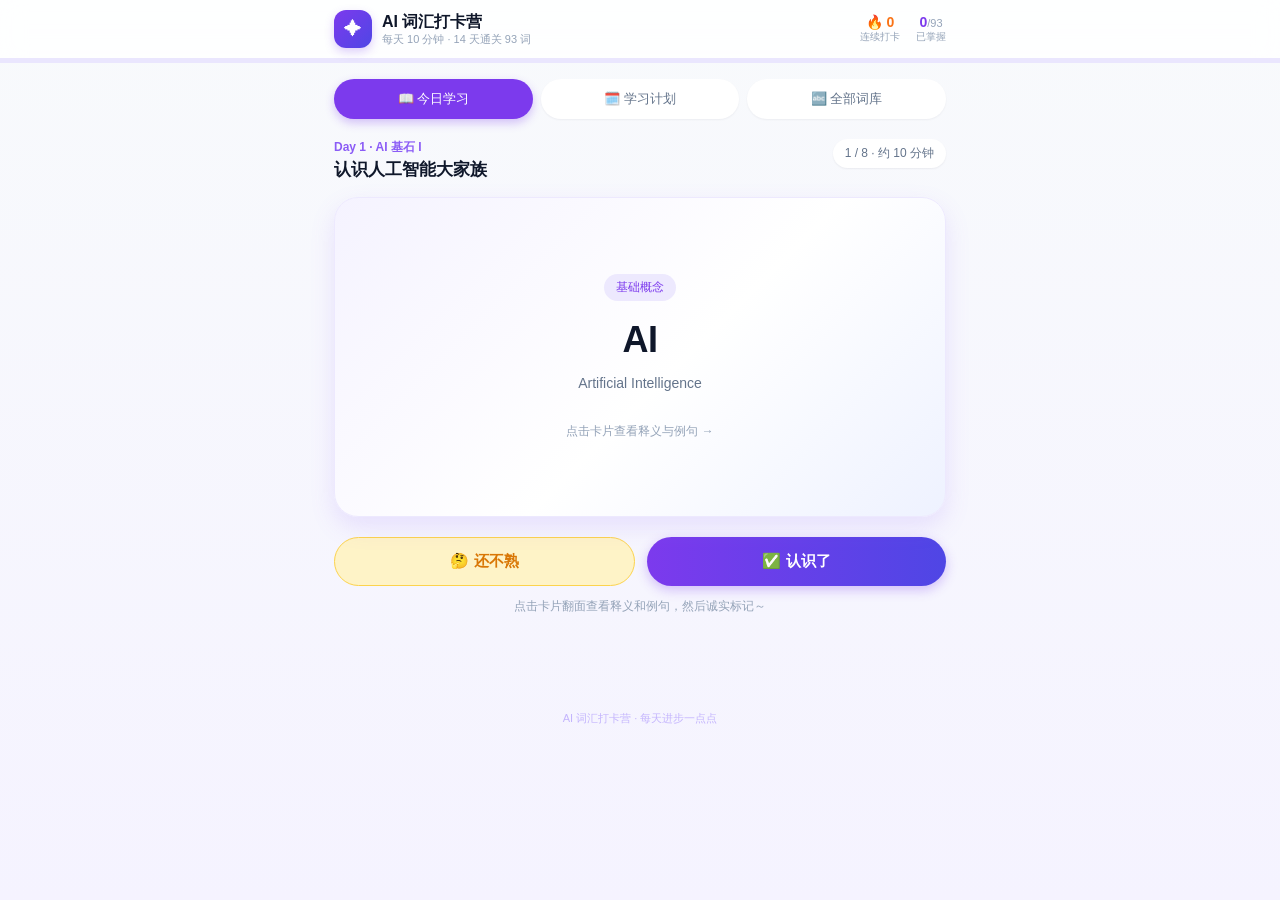
==== vocab/index.html @ cb52a5c9 "Deploy AI 词汇打卡营 to /vocab/" ====
<!doctype html>
<html lang="zh-CN">
<head>
<meta charset="UTF-8" />
<meta name="viewport" content="width=device-width, initial-scale=1.0, viewport-fit=cover" />
<meta name="theme-color" content="#7c3aed" />
<meta name="description" content="AI 词汇打卡营：每天 10 分钟，14 天掌握 93 个 AI 生态核心英文词汇" />
<title>AI 词汇打卡营</title>
<style>
*{margin:0;padding:0;box-sizing:border-box;-webkit-tap-highlight-color:transparent}
html{font-size:16px}
body{font-family:-apple-system,BlinkMacSystemFont,"Segoe UI","PingFang SC","Hiragino Sans GB","Microsoft YaHei",sans-serif;background:linear-gradient(180deg,#f8fafc 0%,#f5f3ff 100%);background-attachment:fixed;color:#0f172a;min-height:100vh}
button{font-family:inherit;border:none;cursor:pointer;background:none}
.wrap{max-width:640px;margin:0 auto}
/* ── 顶部栏 ── */
header{position:sticky;top:0;z-index:10;background:rgba(255,255,255,.85);backdrop-filter:blur(12px);-webkit-backdrop-filter:blur(12px);border-bottom:1px solid rgba(221,214,254,.6)}
.hd{display:flex;align-items:center;justify-content:space-between;padding:10px 14px}
.hd-l{display:flex;align-items:center;gap:10px}
.logo{width:38px;height:38px;border-radius:12px;background:linear-gradient(135deg,#7c3aed,#4f46e5);color:#fff;font-size:18px;display:flex;align-items:center;justify-content:center;box-shadow:0 4px 10px rgba(124,58,237,.25)}
.hd h1{font-size:16px;font-weight:700;line-height:1.25}
.hd .sub{font-size:11px;color:#94a3b8}
.hd-r{display:flex;gap:16px;text-align:center}
.hd-r .num{font-size:14px;font-weight:700}
.hd-r .num.orange{color:#f97316}
.hd-r .num.violet{color:#7c3aed}
.hd-r .num .of{font-size:11px;color:#94a3b8;font-weight:400}
.hd-r .lbl{font-size:10px;color:#94a3b8}
.pbar{height:4px;background:rgba(221,214,254,.6)}
.pbar i{display:block;height:100%;background:linear-gradient(90deg,#8b5cf6,#6366f1);transition:width .5s;width:0}
/* ── 标签导航 ── */
nav.tabs{display:flex;gap:8px;padding:16px 14px 0}
nav.tabs button{flex:1;white-space:nowrap;border-radius:999px;padding:11px 4px;font-size:13px;font-weight:500;color:#64748b;background:#fff;transition:all .15s;box-shadow:0 1px 2px rgba(15,23,42,.05)}
nav.tabs button.on{background:#7c3aed;color:#fff;box-shadow:0 4px 10px rgba(124,58,237,.3)}
/* ── 主体 ── */
main{padding:20px 14px calc(96px + env(safe-area-inset-bottom))}
.card{background:#fff;border:1px solid #ede9fe;border-radius:24px;box-shadow:0 1px 3px rgba(15,23,42,.06)}
.center{text-align:center;padding:40px 24px}
.big-emoji{font-size:48px}
h2.done-t{font-size:22px;font-weight:700;margin-top:16px}
.dim{color:#64748b;font-size:14px;margin-top:8px;line-height:1.7}
.btn-primary{display:inline-block;margin-top:24px;border-radius:999px;background:#7c3aed;color:#fff;font-size:14px;font-weight:500;padding:11px 26px;box-shadow:0 4px 10px rgba(124,58,237,.3)}
/* ── 学习页 ── */
.learn-hd{display:flex;align-items:flex-start;justify-content:space-between;margin-bottom:16px;gap:8px}
.learn-hd .day-k{font-size:12px;font-weight:600;color:#8b5cf6}
.learn-hd .day-f{font-size:17px;font-weight:700;margin-top:2px}
.pill-cnt{flex-shrink:0;background:#fff;border-radius:999px;padding:6px 12px;font-size:12px;color:#64748b;box-shadow:0 1px 2px rgba(15,23,42,.06)}
.flash{position:relative;height:24rem;perspective:1200px;cursor:pointer;user-select:none;-webkit-user-select:none}
.flash-inner{position:relative;width:100%;height:100%;transition:transform .5s;transform-style:preserve-3d}
.flash.flip .flash-inner{transform:rotateY(180deg)}
.face{position:absolute;inset:0;display:flex;flex-direction:column;align-items:center;justify-content:center;border-radius:24px;padding:28px;backface-visibility:hidden;-webkit-backface-visibility:hidden;box-shadow:0 10px 25px rgba(139,92,246,.15)}
.face.front{background:linear-gradient(135deg,#f5f3ff,#ffffff 55%,#eef2ff);border:1px solid #ede9fe}
.face.back{background:linear-gradient(135deg,#4f46e5,#7c3aed 55%,#9333ea);color:#fff;transform:rotateY(180deg);border:1px solid #c7d2fe}
.cat-pill{background:#ede9fe;color:#7c3aed;font-size:12px;font-weight:500;border-radius:999px;padding:5px 12px;margin-bottom:16px}
.term{font-size:30px;font-weight:800;letter-spacing:-.5px;text-align:center;line-height:1.3}
.full{margin-top:12px;font-size:14px;color:#64748b;text-align:center}
.flip-hint{margin-top:32px;font-size:12px;color:#94a3b8}
.back .cn{font-size:20px;font-weight:600;text-align:center;line-height:1.5}
.ex-box{margin-top:22px;width:100%;background:rgba(255,255,255,.12);border-radius:16px;padding:16px}
.ex-box .ex{font-size:14px;line-height:1.65;color:#eef2ff}
.ex-box .ex-cn{font-size:12px;line-height:1.6;color:#c7d2fe;margin-top:8px}
.back .flip-hint{color:#c7d2fe}
.mark-row{display:flex;gap:12px;margin-top:20px}
.mark-row button{flex:1;border-radius:999px;padding:14px;font-size:15px;font-weight:600;transition:opacity .15s}
.mark-row button:active{opacity:.8}
.btn-weak{background:#fef3c7;border:1px solid #fcd34d;color:#d97706}
.btn-known{background:linear-gradient(90deg,#7c3aed,#4f46e5);color:#fff;box-shadow:0 4px 12px rgba(124,58,237,.3)}
.tip{margin-top:12px;text-align:center;font-size:12px;color:#94a3b8}
/* 完成面板 */
.stat-row{display:flex;justify-content:center;gap:40px;margin-top:20px}
.stat-row .v{font-size:26px;font-weight:800}
.stat-row .v.violet{color:#7c3aed}
.stat-row .v.amber{color:#f59e0b}
.stat-row .k{font-size:12px;color:#94a3b8;margin-top:2px}
.btn-checkin{width:100%;margin-top:24px;border-radius:16px;background:linear-gradient(90deg,#f97316,#f59e0b);color:#fff;font-size:16px;font-weight:700;padding:16px;box-shadow:0 8px 20px rgba(249,115,22,.3)}
.btn-checkin:active{opacity:.9}
.checked{margin-top:24px;border-radius:16px;background:#ecfdf5;color:#059669;font-size:14px;font-weight:600;padding:14px}
.again{margin-top:14px;font-size:13px;color:#94a3b8;text-decoration:underline}
/* ── 计划页 ── */
.note{background:#fff;border:1px solid #ede9fe;border-radius:16px;padding:14px 16px;font-size:13px;color:#64748b;line-height:1.7;margin-bottom:16px;box-shadow:0 1px 2px rgba(15,23,42,.04)}
.note b{color:#1e293b}
.day-grid{display:grid;gap:12px}
.day-card{display:flex;align-items:center;gap:14px;background:#fff;border:1px solid #f1f5f9;border-radius:16px;padding:16px;text-align:left;width:100%;transition:all .15s}
.day-card:active{transform:scale(.985)}
.day-card .badge{flex-shrink:0;width:44px;height:44px;border-radius:12px;display:flex;align-items:center;justify-content:center;font-size:14px;font-weight:700;background:#f1f5f9;color:#94a3b8}
.day-card.done{background:rgba(236,253,245,.6);border-color:#a7f3d0}
.day-card.done .badge{background:#10b981;color:#fff}
.day-card.active{border-color:#c4b5fd;box-shadow:0 4px 12px rgba(139,92,246,.15)}
.day-card.active .badge{background:linear-gradient(135deg,#7c3aed,#4f46e5);color:#fff}
.day-card .tt{font-size:14px;font-weight:700;overflow:hidden;text-overflow:ellipsis;white-space:nowrap}
.day-card .mm{font-size:12px;color:#94a3b8;margin-top:3px}
.day-card .tag-done{color:#059669;margin-left:8px}
.day-card .tag-now{color:#7c3aed;margin-left:8px}
/* ── 词库页 ── */
.search{width:100%;border:1px solid #ede9fe;border-radius:16px;background:#fff;padding:14px 16px;font-size:14px;outline:none;box-shadow:0 1px 2px rgba(15,23,42,.04)}
.search:focus{border-color:#a78bfa}
.cats{display:flex;flex-wrap:wrap;gap:8px;margin-top:12px}
.cats button{border-radius:999px;padding:7px 13px;font-size:12px;font-weight:500;background:#fff;color:#64748b;box-shadow:0 1px 2px rgba(15,23,42,.05)}
.cats button.on{background:#7c3aed;color:#fff}
.lib-cnt{font-size:12px;color:#94a3b8;margin-top:12px}
.word-list{margin-top:12px;display:flex;flex-direction:column;gap:12px}
.wcard{background:#fff;border:1px solid #f1f5f9;border-radius:16px;padding:16px;box-shadow:0 1px 2px rgba(15,23,42,.04)}
.wcard .top{display:flex;align-items:flex-start;justify-content:space-between;gap:12px}
.wcard .t{font-weight:700;font-size:15px}
.wcard .f{font-size:11px;color:#94a3b8;font-weight:400;margin-left:8px}
.wcard .c{color:#7c3aed;font-size:14px;margin-top:3px}
.wcard .tags{flex-shrink:0;display:flex;gap:6px}
.tag{border-radius:999px;font-size:10px;padding:3px 8px}
.tag.known{background:#ecfdf5;color:#059669}
.tag.day{background:#f8fafc;color:#94a3b8}
.wcard .exb{margin-top:10px;background:#f8fafc;border-radius:12px;padding:12px}
.wcard .exb .e1{font-size:12px;line-height:1.7;color:#475569}
.wcard .exb .e2{font-size:12px;line-height:1.7;color:#94a3b8;margin-top:4px}
footer{text-align:center;font-size:11px;color:#c4b5fd;padding:0 0 24px}
@media (min-width:640px){
  .flash{height:20rem}
  .day-grid{grid-template-columns:1fr 1fr}
  .term{font-size:36px}
}
</style>
</head>
<body>
<header>
  <div class="wrap hd">
    <div class="hd-l">
      <span class="logo">✦</span>
      <div>
        <h1>AI 词汇打卡营</h1>
        <p class="sub">每天 10 分钟 · 14 天通关 93 词</p>
      </div>
    </div>
    <div class="hd-r">
      <div><p class="num orange">🔥 <span id="streakNum">0</span></p><p class="lbl">连续打卡</p></div>
      <div><p class="num violet"><span id="knownNum">0</span><span class="of">/93</span></p><p class="lbl">已掌握</p></div>
    </div>
  </div>
  <div class="pbar"><i id="pbarFill"></i></div>
</header>

<nav class="tabs wrap">
  <button data-tab="learn" class="on" onclick="setTab('learn')">📖 今日学习</button>
  <button data-tab="plan" onclick="setTab('plan')">🗓️ 学习计划</button>
  <button data-tab="library" onclick="setTab('library')">🔤 全部词库</button>
</nav>

<main class="wrap" id="main"></main>
<footer>AI 词汇打卡营 · 每天进步一点点</footer>

<script>
var PLAN = [
  { day: 1, title: 'AI 基石 I', focus: '认识人工智能大家族', minutes: 10 },
  { day: 2, title: 'AI 基石 II', focus: '大模型时代的核心名词', minutes: 10 },
  { day: 3, title: '模型架构 I', focus: '打开 Transformer 黑盒', minutes: 10 },
  { day: 4, title: '模型架构 II', focus: '生成、扩展与训练素材', minutes: 10 },
  { day: 5, title: '训练 I', focus: '模型是怎么炼成的', minutes: 10 },
  { day: 6, title: '训练 II', focus: '高效微调与模型压缩', minutes: 10 },
  { day: 7, title: '推理 I', focus: '提示词的艺术', minutes: 10 },
  { day: 8, title: '推理 II', focus: '性能、部署与算力', minutes: 10 },
  { day: 9, title: 'Agent I', focus: '智能体崛起', minutes: 10 },
  { day: 10, title: 'Agent II', focus: '知识、工具与协议', minutes: 10 },
  { day: 11, title: 'Agent III', focus: '推理范式与安全', minutes: 10 },
  { day: 12, title: 'Agent IV', focus: '生成式应用范式', minutes: 10 },
  { day: 13, title: '工具图谱', focus: '主流 AI 产品速览', minutes: 10 },
  { day: 14, title: '商业术语', focus: '看懂 AI 行业与商业模式', minutes: 10 },
];
var VOCAB = [
  // ── Day 1 · AI 基石 I ─────────────────────────────
  { id: 'ai', term: 'AI', full: 'Artificial Intelligence', cn: '人工智能', example: 'AI is reshaping how teams write code, design products, and serve customers.', exampleCn: '人工智能正在重塑团队写代码、设计产品和服务客户的方式。', category: '基础概念', day: 1 },
  { id: 'ml', term: 'ML', full: 'Machine Learning', cn: '机器学习', example: 'Machine learning lets systems improve from data instead of following fixed rules.', exampleCn: '机器学习让系统从数据中自我改进，而不是遵循写死的规则。', category: '基础概念', day: 1 },
  { id: 'dl', term: 'Deep Learning', cn: '深度学习', example: 'Deep learning uses multi-layer neural networks to recognize images and speech.', exampleCn: '深度学习使用多层神经网络来识别图像和语音。', category: '基础概念', day: 1 },
  { id: 'nn', term: 'Neural Network', cn: '神经网络', example: 'A neural network is loosely inspired by how neurons connect in the human brain.', exampleCn: '神经网络的设计灵感大致来自人脑神经元之间的连接方式。', category: '基础概念', day: 1 },
  { id: 'nlp', term: 'NLP', full: 'Natural Language Processing', cn: '自然语言处理', example: 'NLP powers translation apps, chatbots, and search engines.', exampleCn: '自然语言处理驱动着翻译应用、聊天机器人和搜索引擎。', category: '基础概念', day: 1 },
  { id: 'cv', term: 'CV', full: 'Computer Vision', cn: '计算机视觉', example: 'Computer vision helps self-driving cars read traffic signs and detect pedestrians.', exampleCn: '计算机视觉帮助自动驾驶汽车识别交通标志并检测行人。', category: '基础概念', day: 1 },
  { id: 'genai', term: 'Generative AI', full: 'GenAI', cn: '生成式人工智能', example: 'Generative AI can create text, images, music, and video from simple prompts.', exampleCn: '生成式 AI 可以根据简单的提示词创作文本、图像、音乐和视频。', category: '基础概念', day: 1 },
  { id: 'agi', term: 'AGI', full: 'Artificial General Intelligence', cn: '通用人工智能', example: 'AGI refers to AI that matches human ability across almost any task.', exampleCn: '通用人工智能指的是在几乎所有任务上都能达到人类水平的 AI。', category: '基础概念', day: 1 },

  // ── Day 2 · AI 基石 II ────────────────────────────
  { id: 'foundation-model', term: 'Foundation Model', cn: '基础模型 / 基座模型', example: 'A foundation model is pre-trained on broad data and then adapted to many tasks.', exampleCn: '基础模型在海量通用数据上预训练，再适配到各种下游任务。', category: '基础概念', day: 2 },
  { id: 'llm', term: 'LLM', full: 'Large Language Model', cn: '大语言模型', example: 'An LLM like GPT or Claude predicts the next token to generate fluent text.', exampleCn: '像 GPT 或 Claude 这样的大语言模型通过预测下一个词元来生成流畅文本。', category: '基础概念', day: 2 },
  { id: 'multimodal', term: 'Multimodal', cn: '多模态', example: 'A multimodal model can understand a photo, describe it, and answer questions about it.', exampleCn: '多模态模型能看懂照片、描述它并回答相关问题。', category: '基础概念', day: 2 },
  { id: 'reasoning-model', term: 'Reasoning Model', cn: '推理模型', example: 'A reasoning model thinks step by step before giving its final answer.', exampleCn: '推理模型会先一步步思考，再给出最终答案。', category: '基础概念', day: 2 },
  { id: 'hallucination', term: 'Hallucination', cn: '幻觉（模型编造不实信息）', example: 'Always double-check facts, because even the best models can hallucinate.', exampleCn: '一定要核实事实，因为即使最好的模型也可能产生幻觉。', category: '基础概念', day: 2 },
  { id: 'alignment', term: 'Alignment', cn: '对齐', example: 'Alignment research aims to make AI systems follow human values and intent.', exampleCn: '对齐研究旨在让 AI 系统遵循人类的价值观和意图。', category: '基础概念', day: 2 },

  // ── Day 3 · 模型架构 I ────────────────────────────
  { id: 'transformer', term: 'Transformer', cn: '现代大模型的核心架构', example: 'The Transformer architecture, introduced in 2017, powers nearly all modern LLMs.', exampleCn: '2017 年提出的 Transformer 架构驱动着几乎所有现代大模型。', category: '模型架构', day: 3 },
  { id: 'attention', term: 'Attention', full: 'Self-Attention', cn: '注意力机制', example: 'Attention lets the model focus on the most relevant words in a sentence.', exampleCn: '注意力机制让模型聚焦句子中最相关的词。', category: '模型架构', day: 3 },
  { id: 'token', term: 'Token', cn: '词元（模型处理文本的最小单位）', example: 'APIs bill by the token, so long documents cost more to process.', exampleCn: 'API 按词元计费，所以处理长文档的费用更高。', category: '模型架构', day: 3 },
  { id: 'parameter', term: 'Parameter', cn: '参数（如 7B = 70 亿参数）', example: 'A 7B model has seven billion parameters learned during training.', exampleCn: '一个 7B 模型拥有训练中学到的 70 亿个参数。', category: '模型架构', day: 3 },
  { id: 'embedding', term: 'Embedding', cn: '嵌入 / 向量化', example: 'Embeddings turn words into vectors so similar meanings sit close together.', exampleCn: '嵌入把词变成向量，让含义相近的词在向量空间中彼此靠近。', category: '模型架构', day: 3 },
  { id: 'context-window', term: 'Context Window', cn: '上下文窗口', example: 'A larger context window lets the model read entire books in one pass.', exampleCn: '更大的上下文窗口让模型一次就能读完整本书。', category: '模型架构', day: 3 },

  // ── Day 4 · 模型架构 II ───────────────────────────
  { id: 'moe', term: 'MoE', full: 'Mixture of Experts', cn: '混合专家架构', example: 'MoE activates only a few experts per token, cutting compute costs.', exampleCn: '混合专家架构每个词元只激活少数几个“专家”，从而降低算力成本。', category: '模型架构', day: 4 },
  { id: 'diffusion', term: 'Diffusion Model', cn: '扩散模型', example: 'Diffusion models generate images by gradually removing noise.', exampleCn: '扩散模型通过逐步去除噪声来生成图像。', category: '模型架构', day: 4 },
  { id: 'encoder-decoder', term: 'Encoder / Decoder', cn: '编码器 / 解码器', example: 'The encoder reads the input, and the decoder writes the output.', exampleCn: '编码器负责读懂输入，解码器负责生成输出。', category: '模型架构', day: 4 },
  { id: 'checkpoint', term: 'Checkpoint', cn: '模型检查点 / 权重文件', example: 'You can download open checkpoints and fine-tune them on your own data.', exampleCn: '你可以下载开源的模型权重，并在自己的数据上微调。', category: '模型架构', day: 4 },
  { id: 'scaling-law', term: 'Scaling Law', cn: '缩放定律', example: 'Scaling laws predict how performance improves with more data and compute.', exampleCn: '缩放定律预测模型性能如何随数据和算力的增加而提升。', category: '模型架构', day: 4 },
  { id: 'corpus', term: 'Corpus', cn: '语料库', example: 'The training corpus mixes books, websites, and code repositories.', exampleCn: '训练语料库混合了书籍、网站和代码仓库。', category: '模型架构', day: 4 },

  // ── Day 5 · 训练 I ────────────────────────────────
  { id: 'pretraining', term: 'Pre-training', cn: '预训练', example: 'Pre-training on trillions of tokens gives the model its general knowledge.', exampleCn: '在数万亿词元上预训练，让模型获得通用知识。', category: '训练优化', day: 5 },
  { id: 'finetuning', term: 'Fine-tuning', cn: '微调', example: 'Fine-tuning adapts a general model to legal or medical language.', exampleCn: '微调可以让通用模型适应法律或医学领域的语言。', category: '训练优化', day: 5 },
  { id: 'sft', term: 'SFT', full: 'Supervised Fine-Tuning', cn: '监督微调', example: 'SFT teaches the model to follow instructions using curated examples.', exampleCn: '监督微调用精心准备的示例教模型遵循指令。', category: '训练优化', day: 5 },
  { id: 'rlhf', term: 'RLHF', full: 'Reinforcement Learning from Human Feedback', cn: '基于人类反馈的强化学习', example: 'RLHF uses human preferences to make answers more helpful and safe.', exampleCn: 'RLHF 利用人类偏好让回答更有帮助、更安全。', category: '训练优化', day: 5 },

  // ── Day 6 · 训练 II ───────────────────────────────
  { id: 'rlvr', term: 'RLVR', full: 'Reinforcement Learning with Verifiable Rewards', cn: '基于可验证奖励的强化学习', example: 'RLVR rewards the model when its math or code output is verifiably correct.', exampleCn: 'RLVR 在模型的数学或代码输出被验证为正确时给予奖励。', category: '训练优化', day: 6 },
  { id: 'lora', term: 'LoRA', full: 'Low-Rank Adaptation', cn: '低秩适配（轻量微调）', example: 'With LoRA, you can fine-tune a huge model on a single GPU.', exampleCn: '使用 LoRA，你可以在一张显卡上微调超大模型。', category: '训练优化', day: 6 },
  { id: 'peft', term: 'PEFT', full: 'Parameter-Efficient Fine-Tuning', cn: '参数高效微调', example: 'PEFT methods update only a small fraction of weights to save memory.', exampleCn: '参数高效微调只更新一小部分权重，从而节省显存。', category: '训练优化', day: 6 },
  { id: 'distillation', term: 'Distillation', cn: '蒸馏（大模型教小模型）', example: 'Distillation trains a small student model to mimic a large teacher.', exampleCn: '蒸馏是让小的“学生模型”模仿大的“教师模型”。', category: '训练优化', day: 6 },
  { id: 'quantization', term: 'Quantization', cn: '量化（压缩模型精度）', example: 'Quantization compresses weights from 16-bit to 4-bit for cheaper inference.', exampleCn: '量化把权重从 16 位压缩到 4 位，让推理更便宜。', category: '训练优化', day: 6 },

  // ── Day 7 · 推理 I ────────────────────────────────
  { id: 'inference', term: 'Inference', cn: '推理（模型生成答案的过程）', example: 'Inference is when the trained model generates an answer to your prompt.', exampleCn: '推理是训练好的模型根据提示词生成答案的过程。', category: '推理部署', day: 7 },
  { id: 'prompt', term: 'Prompt', cn: '提示词', example: 'A clear prompt with examples usually beats a vague one-line request.', exampleCn: '带示例的清晰提示词，通常胜过含糊的一句话请求。', category: '推理部署', day: 7 },
  { id: 'prompt-engineering', term: 'Prompt Engineering', cn: '提示词工程', example: 'Prompt engineering is the craft of designing inputs that get reliable outputs.', exampleCn: '提示词工程是设计输入以获得稳定可靠输出的技艺。', category: '推理部署', day: 7 },
  { id: 'system-prompt', term: 'System Prompt', cn: '系统提示词', example: "The system prompt sets the assistant's role, tone, and boundaries.", exampleCn: '系统提示词设定助手的角色、语气和边界。', category: '推理部署', day: 7 },
  { id: 'temperature', term: 'Temperature', cn: '温度（控制输出随机性）', example: 'Lower the temperature for factual tasks; raise it for brainstorming.', exampleCn: '做事实性任务时调低温度，头脑风暴时调高温度。', category: '推理部署', day: 7 },
  { id: 'top-p', term: 'Top-p', full: 'Nucleus Sampling', cn: '核采样参数', example: 'Top-p sampling only considers the most likely tokens that sum to probability p.', exampleCn: 'Top-p 采样只在累计概率达到 p 的最可能词元中做选择。', category: '推理部署', day: 7 },

  // ── Day 8 · 推理 II ───────────────────────────────
  { id: 'latency', term: 'Latency', cn: '延迟', example: 'Streaming replies reduces perceived latency in chat apps.', exampleCn: '流式输出降低了聊天应用中感知到的延迟。', category: '推理部署', day: 8 },
  { id: 'throughput', term: 'Throughput', cn: '吞吐量', example: 'Batching requests boosts throughput when serving many users.', exampleCn: '批量处理请求可以在服务大量用户时提升吞吐量。', category: '推理部署', day: 8 },
  { id: 'kv-cache', term: 'KV Cache', cn: '键值缓存（加速推理）', example: 'The KV cache stores prior attention states so generation stays fast.', exampleCn: 'KV 缓存保存之前的注意力状态，让生成保持高速。', category: '推理部署', day: 8 },
  { id: 'api', term: 'API', full: 'Application Programming Interface', cn: '应用程序接口', example: "Developers call the model's API and pay per million tokens.", exampleCn: '开发者调用模型的 API，按每百万词元付费。', category: '推理部署', day: 8 },
  { id: 'on-premise', term: 'On-premise', full: 'Self-hosted', cn: '本地部署 / 私有化部署', example: 'Banks often require on-premise deployment for data compliance.', exampleCn: '银行通常出于数据合规要求选择私有化部署。', category: '推理部署', day: 8 },
  { id: 'edge-ai', term: 'Edge AI', full: 'On-device AI', cn: '端侧 AI', example: 'Edge AI runs models directly on your phone without the cloud.', exampleCn: '端侧 AI 直接在手机上运行模型，无需依赖云端。', category: '推理部署', day: 8 },
  { id: 'gpu', term: 'GPU / TPU / NPU', cn: '各类 AI 算力芯片', example: 'Training frontier models takes tens of thousands of GPUs.', exampleCn: '训练前沿模型需要数以万计的 GPU。', category: '推理部署', day: 8 },
  { id: 'cuda', term: 'CUDA', cn: '英伟达 GPU 计算平台', example: 'CUDA is the NVIDIA platform that most AI frameworks build on.', exampleCn: 'CUDA 是英伟达的计算平台，绝大多数 AI 框架都建立在它之上。', category: '推理部署', day: 8 },

  // ── Day 9 · Agent I ───────────────────────────────
  { id: 'ai-agent', term: 'AI Agent', cn: 'AI 智能体', example: 'An AI agent can plan a trip, book flights, and email you the itinerary.', exampleCn: 'AI 智能体能规划行程、订机票，并把行程单发到你的邮箱。', category: 'Agent 范式', day: 9 },
  { id: 'agentic-ai', term: 'Agentic AI', cn: '智能体化 AI', example: 'Agentic AI systems act autonomously toward goals instead of just chatting.', exampleCn: '智能体化 AI 系统朝着目标自主行动，而不只是聊天。', category: 'Agent 范式', day: 9 },
  { id: 'multi-agent', term: 'Multi-Agent System', cn: '多智能体系统', example: 'In a multi-agent system, a planner agent delegates work to specialist agents.', exampleCn: '在多智能体系统中，规划智能体把任务分派给各个专家智能体。', category: 'Agent 范式', day: 9 },
  { id: 'orchestration', term: 'Orchestration', cn: '编排（协调多个 Agent / 步骤）', example: 'Orchestration coordinates each step so agents run in the right order.', exampleCn: '编排负责协调每个步骤，让智能体按正确顺序运行。', category: 'Agent 范式', day: 9 },
  { id: 'workflow-automation', term: 'Workflow Automation', cn: '工作流自动化', example: 'Workflow automation connects apps so repetitive tasks run themselves.', exampleCn: '工作流自动化把应用串联起来，让重复性任务自动完成。', category: 'Agent 范式', day: 9 },

  // ── Day 10 · Agent II ─────────────────────────────
  { id: 'rag', term: 'RAG', full: 'Retrieval-Augmented Generation', cn: '检索增强生成', example: 'RAG retrieves company documents so the model answers with facts, not guesses.', exampleCn: 'RAG 检索企业文档，让模型基于事实作答而不是凭空猜测。', category: 'Agent 范式', day: 10 },
  { id: 'vector-db', term: 'Vector Database', cn: '向量数据库', example: 'A vector database finds semantically similar text in milliseconds.', exampleCn: '向量数据库能在毫秒级找到语义相近的文本。', category: 'Agent 范式', day: 10 },
  { id: 'function-calling', term: 'Function Calling', full: 'Tool Calling', cn: '函数调用 / 工具调用', example: 'With function calling, the model can check the weather via a real API.', exampleCn: '借助函数调用，模型可以通过真实 API 查询天气。', category: 'Agent 范式', day: 10 },
  { id: 'mcp', term: 'MCP', full: 'Model Context Protocol', cn: '模型上下文协议', example: 'MCP standardizes how agents connect to tools and data sources.', exampleCn: 'MCP 标准化了智能体连接工具和数据源的方式。', category: 'Agent 范式', day: 10 },
  { id: 'a2a', term: 'A2A', full: 'Agent-to-Agent Protocol', cn: '智能体间通信协议', example: "A2A lets one company's agent hand tasks to another company's agent.", exampleCn: 'A2A 协议让一家公司的智能体可以把任务交给另一家公司的智能体。', category: 'Agent 范式', day: 10 },

  // ── Day 11 · Agent III ────────────────────────────
  { id: 'cot', term: 'CoT', full: 'Chain-of-Thought', cn: '思维链', example: 'Asking for chain-of-thought helps the model solve math step by step.', exampleCn: '要求模型展示思维链，有助于它一步步解出数学题。', category: 'Agent 范式', day: 11 },
  { id: 'react', term: 'ReAct', full: 'Reason + Act', cn: '推理-行动循环', example: 'ReAct interleaves reasoning with actions like search and code execution.', exampleCn: 'ReAct 把推理与搜索、执行代码等行动交替结合。', category: 'Agent 范式', day: 11 },
  { id: 'plan-execute', term: 'Plan-and-Execute', cn: '规划-执行模式', example: 'Plan-and-execute splits a big goal into steps before acting.', exampleCn: '规划-执行模式先把大目标拆解成步骤，再逐步行动。', category: 'Agent 范式', day: 11 },
  { id: 'memory', term: 'Memory', cn: '记忆系统（短期 / 长期 / 向量记忆）', example: 'With memory, an assistant remembers your preferences across sessions.', exampleCn: '有了记忆系统，助手能跨会话记住你的偏好。', category: 'Agent 范式', day: 11 },
  { id: 'hitl', term: 'Human-in-the-loop', full: 'HITL', cn: '人类在环（关键节点人工确认）', example: 'High-risk actions go through a human-in-the-loop approval step.', exampleCn: '高风险操作会经过“人类在环”的审批环节。', category: 'Agent 范式', day: 11 },
  { id: 'guardrails', term: 'Guardrails', cn: '护栏（安全约束）', example: 'Guardrails block the model from leaking private data or giving harmful advice.', exampleCn: '护栏阻止模型泄露隐私数据或给出有害建议。', category: 'Agent 范式', day: 11 },
  { id: 'evals', term: 'Evals', full: 'Evaluations', cn: '评估体系', example: 'Teams run evals to measure accuracy before shipping a new model.', exampleCn: '团队在上线新模型前会运行评估来衡量准确率。', category: 'Agent 范式', day: 11 },

  // ── Day 12 · Agent IV ─────────────────────────────
  { id: 'deep-research', term: 'Deep Research', cn: '深度研究（自动检索 + 分析）', example: 'Deep Research browses dozens of sources and compiles a cited report.', exampleCn: '深度研究功能会浏览数十个来源，并整理出带引用的报告。', category: 'Agent 范式', day: 12 },
  { id: 'computer-use', term: 'Computer Use', cn: '让 AI 直接操作电脑桌面', example: 'Computer use lets the agent click, type, and navigate real software.', exampleCn: '电脑操作能力让智能体能点击、输入、操作真实软件。', category: 'Agent 范式', day: 12 },
  { id: 'copilot', term: 'Copilot', cn: 'AI 副驾驶（嵌入式助手统称）', example: 'A copilot sits inside your IDE and suggests code as you type.', exampleCn: 'AI 副驾驶嵌在 IDE 里，你边打字它边给出代码建议。', category: 'Agent 范式', day: 12 },
  { id: 'text-to-image', term: 'Text-to-Image', full: 'Text-to-Video', cn: '文生图 / 文生视频', example: 'Text-to-image models turn a single sentence into a finished illustration.', exampleCn: '文生图模型能把一句话变成一幅完整的插画。', category: 'Agent 范式', day: 12 },
  { id: 'tts', term: 'TTS', full: 'Text-to-Speech', cn: '文字转语音', example: 'Modern TTS voices are nearly indistinguishable from human speakers.', exampleCn: '现代 TTS 的声音几乎与真人难以区分。', category: 'Agent 范式', day: 12 },

  // ── Day 13 · 工具图谱 ─────────────────────────────
  { id: 'chatgpt', term: 'ChatGPT', cn: 'OpenAI 的通用 AI 助手', example: 'ChatGPT is the most widely used AI assistant for writing, coding, and research.', exampleCn: 'ChatGPT 是使用最广的 AI 助手，覆盖写作、编程和研究。', category: '主流工具', day: 13 },
  { id: 'claude', term: 'Claude', cn: 'Anthropic 的 AI 助手', example: 'Claude is known for careful reasoning and long-document analysis.', exampleCn: 'Claude 以严谨的推理和长文档分析能力著称。', category: '主流工具', day: 13 },
  { id: 'gemini', term: 'Gemini', cn: 'Google 的多模态 AI 助手', example: 'Gemini integrates deeply with Google’s ecosystem, from Gmail to Docs.', exampleCn: 'Gemini 与谷歌生态深度集成，从 Gmail 到 Docs 无处不在。', category: '主流工具', day: 13 },
  { id: 'perplexity', term: 'Perplexity', cn: 'AI 搜索引擎', example: 'Perplexity answers questions with real-time web sources and citations.', exampleCn: 'Perplexity 基于实时网页来源回答问题并附上引用。', category: '主流工具', day: 13 },
  { id: 'cursor', term: 'Cursor', cn: 'AI 编程编辑器', example: 'Cursor lets developers chat with their codebase and apply edits inline.', exampleCn: 'Cursor 让开发者与自己的代码库对话，并直接应用修改。', category: '主流工具', day: 13 },
  { id: 'github-copilot', term: 'GitHub Copilot', cn: 'GitHub 的 AI 编程助手', example: 'GitHub Copilot autocompletes code inside VS Code and other IDEs.', exampleCn: 'GitHub Copilot 在 VS Code 等 IDE 中自动补全代码。', category: '主流工具', day: 13 },
  { id: 'midjourney', term: 'Midjourney', cn: '艺术级文生图工具', example: 'Designers use Midjourney to produce striking concept art from prompts.', exampleCn: '设计师用 Midjourney 根据提示词生成令人惊艳的概念图。', category: '主流工具', day: 13 },
  { id: 'sora', term: 'Sora', cn: 'OpenAI 的文生视频模型', example: 'Sora generates cinematic video clips from a text description.', exampleCn: 'Sora 能根据一段文字描述生成电影质感的视频片段。', category: '主流工具', day: 13 },
  { id: 'elevenlabs', term: 'ElevenLabs', cn: 'AI 配音与声音克隆平台', example: 'ElevenLabs clones voices and dubs videos into dozens of languages.', exampleCn: 'ElevenLabs 可以克隆声音，并把视频配音成几十种语言。', category: '主流工具', day: 13 },
  { id: 'huggingface', term: 'Hugging Face', cn: '开源模型社区', example: 'Hugging Face hosts millions of open models and datasets.', exampleCn: 'Hugging Face 托管着数以百万计的开源模型和数据集。', category: '主流工具', day: 13 },
  { id: 'langchain', term: 'LangChain', cn: 'Agent 应用开发框架', example: 'LangChain helps developers chain models, tools, and data into apps.', exampleCn: 'LangChain 帮助开发者把模型、工具和数据串联成应用。', category: '主流工具', day: 13 },
  { id: 'ollama', term: 'Ollama', cn: '本地运行开源模型的工具', example: 'With Ollama you can run open LLMs on your own laptop offline.', exampleCn: '使用 Ollama，你可以在笔记本上离线运行开源大模型。', category: '主流工具', day: 13 },

  // ── Day 14 · 商业术语 ─────────────────────────────
  { id: 'open-source-model', term: 'Open-source Model', cn: '开源模型', example: 'Open-source models let companies self-host and fine-tune freely.', exampleCn: '开源模型让企业可以自由地私有化部署和微调。', category: '商业术语', day: 14 },
  { id: 'ai-wrapper', term: 'AI Wrapper', cn: 'AI 套壳应用', example: 'Critics call simple products built on an API an AI wrapper.', exampleCn: '批评者把简单建立在 API 之上的产品称为“AI 套壳”。', category: '商业术语', day: 14 },
  { id: 'vendor-lockin', term: 'Vendor Lock-in', cn: '供应商锁定', example: 'Designing around outcomes, not tools, reduces vendor lock-in.', exampleCn: '围绕结果而非具体工具来设计，可以降低供应商锁定的风险。', category: '商业术语', day: 14 },
  { id: 'ai-stack', term: 'AI Stack', cn: 'AI 工具组合栈', example: "A creator's AI stack might combine research, drafting, and design tools.", exampleCn: '创作者的 AI 工具栈可能组合了检索、写作和设计工具。', category: '商业术语', day: 14 },
  { id: 'token-billing', term: 'Token Billing', full: 'Pay-as-you-go', cn: '按词元计费 / 按量付费', example: 'Token billing means long contexts directly increase your API costs.', exampleCn: '按词元计费意味着长上下文会直接推高你的 API 成本。', category: '商业术语', day: 14 },
  { id: 'freemium', term: 'Freemium', cn: '免费 + 增值模式', example: 'Most AI tools use a freemium model with generous free tiers.', exampleCn: '大多数 AI 工具采用免费增值模式，免费额度相当慷慨。', category: '商业术语', day: 14 },
  { id: 'coding-plan', term: 'Coding Plan', cn: 'AI 编程订阅套餐', example: 'A coding plan gives heavy users a fixed monthly quota of model calls.', exampleCn: '编程订阅套餐为重度用户提供固定额度的月度模型调用量。', category: '商业术语', day: 14 },
  { id: 'agent-store', term: 'Agent Store', full: 'MCP Marketplace', cn: '智能体商店 / 工具市场', example: 'An agent store distributes ready-made agents like an app store.', exampleCn: '智能体商店像应用商店一样分发现成的智能体。', category: '商业术语', day: 14 },
  { id: 'digital-employee', term: 'Digital Employee', cn: '数字员工', example: 'Companies are piloting digital employees for invoice processing.', exampleCn: '企业正在试点用数字员工处理发票流程。', category: '商业术语', day: 14 },
  { id: 'ai-native', term: 'AI-native', cn: 'AI 原生（应用 / 公司）', example: 'AI-native startups design every workflow around models from day one.', exampleCn: 'AI 原生创业公司从第一天起就围绕模型设计每个工作流。', category: '商业术语', day: 14 },
];

var TOTAL_DAYS = PLAN.length;
var TOTAL_WORDS = VOCAB.length;
var WEBHOOK_URL = 'https://open.feishu.cn/open-apis/bot/v2/hook/465728b2-682a-4403-8204-cd9c46857e47';

/* ── 状态 ── */
function loadJSON(key, fallback) {
  try { var raw = localStorage.getItem(key); return raw ? JSON.parse(raw) : fallback; }
  catch (e) { return fallback; }
}
var known = loadJSON('avc_known', []);
var checkins = loadJSON('avc_checkins', []);
var completedDays = loadJSON('avc_completed', []);

var tab = 'learn';
var activeDay = null;
var index = 0;
var flipped = false;
var finished = false;
var sessionKnown = [];
var sessionWeak = [];
var query = '';
var catFilter = '全部';

function save() {
  try {
    localStorage.setItem('avc_known', JSON.stringify(known));
    localStorage.setItem('avc_checkins', JSON.stringify(checkins));
    localStorage.setItem('avc_completed', JSON.stringify(completedDays));
  } catch (e) {}
}
function dateStr(d) {
  var m = ('0' + (d.getMonth() + 1)).slice(-2);
  var day = ('0' + d.getDate()).slice(-2);
  return d.getFullYear() + '-' + m + '-' + day;
}
function calcStreak(dates) {
  var set = {};
  for (var i = 0; i < dates.length; i++) set[dates[i]] = 1;
  var d = new Date();
  if (!set[dateStr(d)]) d.setDate(d.getDate() - 1);
  var streak = 0;
  while (set[dateStr(d)]) { streak++; d.setDate(d.getDate() - 1); }
  return streak;
}
function wordsOfDay(d) {
  return VOCAB.filter(function (w) { return w.day === d; });
}
function currentDay() {
  for (var d = 1; d <= TOTAL_DAYS; d++) if (completedDays.indexOf(d) < 0) return d;
  return TOTAL_DAYS;
}
function esc(s) {
  return String(s).replace(/&/g, '&amp;').replace(/</g, '&lt;').replace(/>/g, '&gt;').replace(/"/g, '&quot;');
}

/* ── 行为 ── */
function setTab(t) {
  tab = t;
  var btns = document.querySelectorAll('nav.tabs button');
  for (var i = 0; i < btns.length; i++) btns[i].className = btns[i].getAttribute('data-tab') === t ? 'on' : '';
  render();
}
function startSession(d) {
  activeDay = d; index = 0; flipped = false; finished = false;
  sessionKnown = []; sessionWeak = [];
  setTab('learn');
  window.scrollTo(0, 0);
}
function flipCard() {
  flipped = !flipped;
  var f = document.getElementById('flashcard');
  if (f) f.className = flipped ? 'flash flip' : 'flash';
}
function mark(kind) {
  var words = wordsOfDay(activeDay !== null ? activeDay : currentDay());
  var w = words[index];
  if (!w) return;
  if (kind === 'known') {
    if (sessionKnown.indexOf(w.id) < 0) sessionKnown.push(w.id);
    if (known.indexOf(w.id) < 0) known.push(w.id);
  } else {
    if (sessionWeak.indexOf(w.id) < 0) sessionWeak.push(w.id);
    var ki = known.indexOf(w.id);
    if (ki >= 0) known.splice(ki, 1);
  }
  save();
  flipped = false;
  if (index + 1 >= words.length) finished = true; else index++;
  render();
}
function checkIn() {
  var today = dateStr(new Date());
  var day = activeDay !== null ? activeDay : currentDay();
  if (checkins.indexOf(today) < 0) checkins.push(today);
  if (completedDays.indexOf(day) < 0) completedDays.push(day);
  save();
  reportProgress(day);
  render();
}
function reportProgress(doneDay) {
  var text = 'VOCAB_CHECKIN 打卡同步 | day=' + doneDay + ' | known=' + known.length +
    ' | streak=' + calcStreak(checkins) + ' | checkins=' + checkins.length;
  var body = JSON.stringify({ msg_type: 'text', content: { text: text } });
  try {
    var ok = navigator.sendBeacon(WEBHOOK_URL, new Blob([body], { type: 'application/json' }));
    if (!ok) fetch(WEBHOOK_URL, { method: 'POST', mode: 'no-cors', body: body });
  } catch (e) { /* 上报失败不影响本地打卡 */ }
}
function setQuery(v) {
  query = v;
  var wrap = document.getElementById('wordListWrap');
  if (wrap) wrap.innerHTML = libraryList();
}
function setCat(c) { catFilter = c; render(); }

/* ── 渲染 ── */
function renderHeader() {
  document.getElementById('streakNum').textContent = calcStreak(checkins);
  document.getElementById('knownNum').textContent = known.length;
  document.getElementById('pbarFill').style.width = (completedDays.length / TOTAL_DAYS * 100) + '%';
}
function render() {
  renderHeader();
  var m = document.getElementById('main');
  if (tab === 'learn') m.innerHTML = viewLearn();
  else if (tab === 'plan') m.innerHTML = viewPlan();
  else m.innerHTML = viewLibrary();
}
function viewLearn() {
  var allDone = completedDays.length >= TOTAL_DAYS;
  var day = activeDay !== null ? activeDay : currentDay();
  var pd = PLAN[day - 1];
  var words = wordsOfDay(day);

  if (allDone && activeDay === null) {
    return '<div class="card center"><p class="big-emoji">🏆</p>' +
      '<h2 class="done-t">14 天计划全部完成！</h2>' +
      '<p class="dim">你已掌握 ' + known.length + ' / ' + TOTAL_WORDS + ' 个核心词汇，累计打卡 ' + checkins.length + ' 天。<br>可以去「学习计划」复习任何一天，或在「全部词库」里查漏补缺。</p>' +
      '<button class="btn-primary" onclick="setTab(\'plan\')">去复习 →</button></div>';
  }

  if (!finished) {
    var w = words[index];
    if (!w) return '';
    return '<div class="learn-hd"><div>' +
      '<p class="day-k">Day ' + day + ' · ' + esc(pd.title) + '</p>' +
      '<h2 class="day-f">' + esc(pd.focus) + '</h2></div>' +
      '<span class="pill-cnt">' + (index + 1) + ' / ' + words.length + ' · 约 ' + pd.minutes + ' 分钟</span></div>' +

      '<div class="flash' + (flipped ? ' flip' : '') + '" id="flashcard" onclick="flipCard()" role="button" aria-label="点击翻面">' +
      '<div class="flash-inner">' +
      '<div class="face front"><span class="cat-pill">' + esc(w.category) + '</span>' +
      '<h2 class="term">' + esc(w.term) + '</h2>' +
      (w.full ? '<p class="full">' + esc(w.full) + '</p>' : '') +
      '<p class="flip-hint">点击卡片查看释义与例句 →</p></div>' +
      '<div class="face back"><p class="cn">' + esc(w.cn) + '</p>' +
      '<div class="ex-box"><p class="ex">' + esc(w.example) + '</p>' +
      '<p class="ex-cn">' + esc(w.exampleCn) + '</p></div>' +
      '<p class="flip-hint">再点一次翻回 →</p></div>' +
      '</div></div>' +

      '<div class="mark-row">' +
      '<button class="btn-weak" onclick="event.stopPropagation();mark(\'weak\')">🤔 还不熟</button>' +
      '<button class="btn-known" onclick="event.stopPropagation();mark(\'known\')">✅ 认识了</button></div>' +
      '<p class="tip">点击卡片翻面查看释义和例句，然后诚实标记～</p>';
  }

  var todayChecked = checkins.indexOf(dateStr(new Date())) >= 0;
  var streak = calcStreak(checkins);
  var html = '<div class="card center"><p class="big-emoji">🎉</p>' +
    '<h2 class="done-t">Day ' + day + ' 学习完成！</h2>' +
    '<div class="stat-row">' +
    '<div><p class="v violet">' + sessionKnown.length + '</p><p class="k">✅ 认识了</p></div>' +
    '<div><p class="v amber">' + sessionWeak.length + '</p><p class="k">🤔 需巩固</p></div></div>';
  if (todayChecked) {
    html += '<p class="checked">🔥 今日已打卡 · 连续 ' + streak + ' 天</p>';
  } else {
    html += '<button class="btn-checkin" onclick="checkIn()">🔥 完成今日打卡</button>';
  }
  html += '<br><button class="again" onclick="startSession(' + day + ')">再学一遍本日内容</button></div>';
  return html;
}
function viewPlan() {
  var cd = currentDay();
  var html = '<div class="note">📌 计划说明：共 <b>' + TOTAL_DAYS + ' 天</b>，每天约 <b>10 分钟</b>，按「基础概念 → 模型架构 → 训练 → 推理部署 → Agent 范式 → 工具 → 商业术语」循序渐进。学完当日词卡后点击打卡，保持 streak！</div><div class="day-grid">';
  for (var i = 0; i < PLAN.length; i++) {
    var p = PLAN[i];
    var done = completedDays.indexOf(p.day) >= 0;
    var active = p.day === cd && !done;
    var count = wordsOfDay(p.day).length;
    html += '<button class="day-card' + (done ? ' done' : active ? ' active' : '') + '" onclick="startSession(' + p.day + ')">' +
      '<span class="badge">' + (done ? '✓' : p.day) + '</span>' +
      '<div style="min-width:0"><p class="tt">' + esc(p.title) + ' · ' + esc(p.focus) + '</p>' +
      '<p class="mm">' + count + ' 词 · ~' + p.minutes + ' 分钟' +
      (done ? '<span class="tag-done">已完成</span>' : '') +
      (active ? '<span class="tag-now">今天学这个 →</span>' : '') +
      '</p></div></button>';
  }
  return html + '</div>';
}
function viewLibrary() {
  var cats = ['全部'];
  for (var i = 0; i < VOCAB.length; i++) if (cats.indexOf(VOCAB[i].category) < 0) cats.push(VOCAB[i].category);
  var html = '<input class="search" placeholder="搜索英文 / 中文关键词…" value="' + esc(query) + '" oninput="setQuery(this.value)">' +
    '<div class="cats">';
  for (var j = 0; j < cats.length; j++) {
    html += '<button class="' + (catFilter === cats[j] ? 'on' : '') + '" onclick="setCat(\'' + cats[j] + '\')">' + esc(cats[j]) + '</button>';
  }
  html += '</div><div id="wordListWrap">' + libraryList() + '</div>';
  return html;
}
function libraryList() {
  var q = query.trim().toLowerCase();
  var filtered = VOCAB.filter(function (w) {
    var okCat = catFilter === '全部' || w.category === catFilter;
    var okQ = !q || w.term.toLowerCase().indexOf(q) >= 0 ||
      (w.full || '').toLowerCase().indexOf(q) >= 0 || w.cn.toLowerCase().indexOf(q) >= 0;
    return okCat && okQ;
  });
  var html = '<p class="lib-cnt">共 ' + filtered.length + ' 个词条</p><div class="word-list">';
  for (var i = 0; i < filtered.length; i++) {
    var w = filtered[i];
    var isKnown = known.indexOf(w.id) >= 0;
    html += '<div class="wcard"><div class="top"><div>' +
      '<p class="t">' + esc(w.term) + (w.full ? '<span class="f">' + esc(w.full) + '</span>' : '') + '</p>' +
      '<p class="c">' + esc(w.cn) + '</p></div>' +
      '<div class="tags">' + (isKnown ? '<span class="tag known">已掌握</span>' : '') +
      '<span class="tag day">Day ' + w.day + '</span></div></div>' +
      '<div class="exb"><p class="e1">' + esc(w.example) + '</p><p class="e2">' + esc(w.exampleCn) + '</p></div></div>';
  }
  return html + '</div>';
}
function renderLibrary() { render(); }

render();
</script>
</body>
</html>
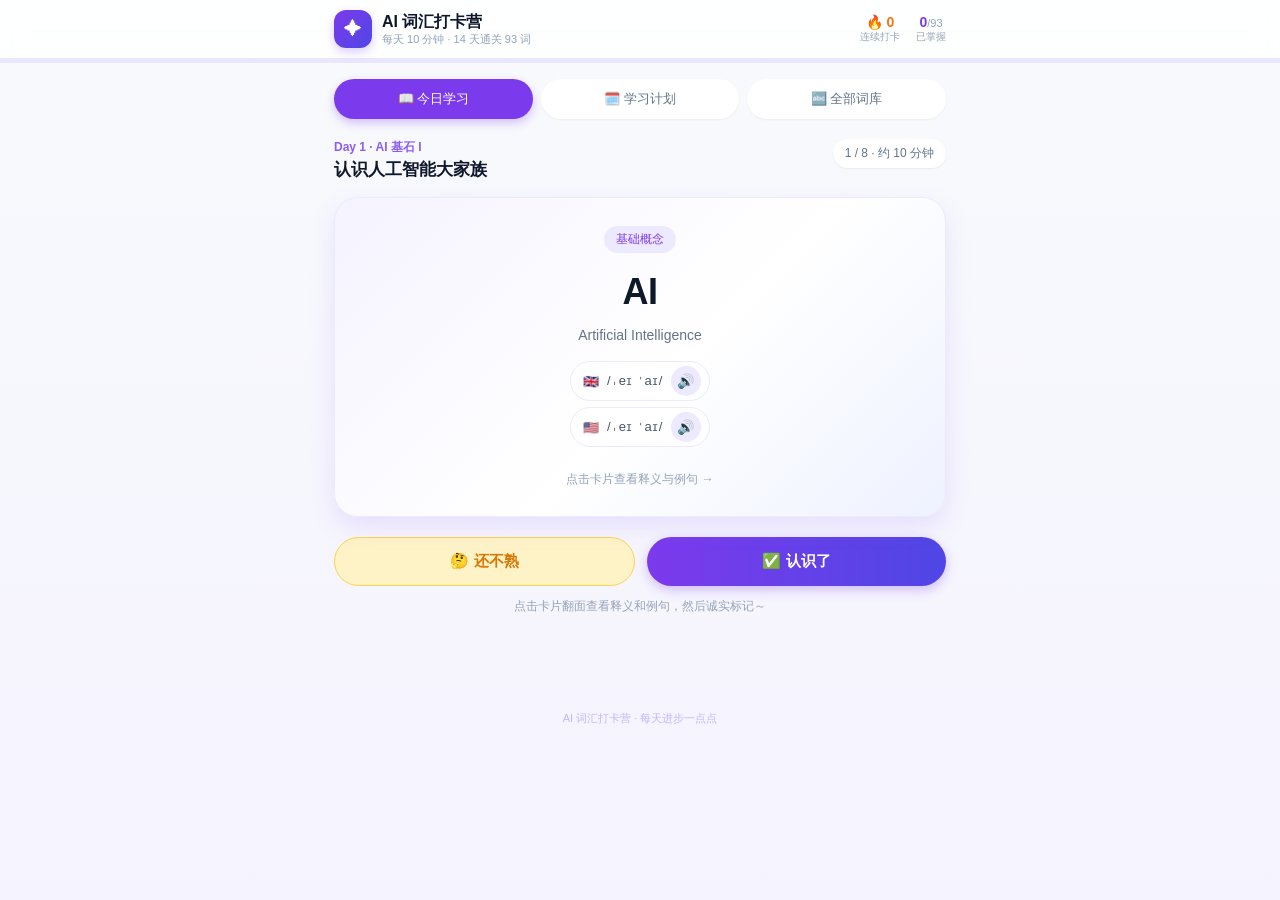
==== commit 37da8680: "Add UK/US IPA and pronunciation speakers" ====
--- a/vocab/index.html
+++ b/vocab/index.html
@@ -53,7 +53,15 @@
 .cat-pill{background:#ede9fe;color:#7c3aed;font-size:12px;font-weight:500;border-radius:999px;padding:5px 12px;margin-bottom:16px}
 .term{font-size:30px;font-weight:800;letter-spacing:-.5px;text-align:center;line-height:1.3}
 .full{margin-top:12px;font-size:14px;color:#64748b;text-align:center}
-.flip-hint{margin-top:32px;font-size:12px;color:#94a3b8}
+.flip-hint{margin-top:24px;font-size:12px;color:#94a3b8}
+/* ── 发音 ── */
+.pron{margin-top:18px;display:flex;flex-direction:column;gap:6px;align-items:center}
+.pron-row{display:flex;align-items:center;gap:8px;background:rgba(255,255,255,.75);border:1px solid #ede9fe;border-radius:999px;padding:4px 8px 4px 12px}
+.pron-row .flag{font-size:13px}
+.pron-row .ipa{font-size:13px;color:#475569;letter-spacing:.5px}
+.spk{flex-shrink:0;border-radius:999px;width:30px;height:30px;display:flex;align-items:center;justify-content:center;font-size:14px;background:#ede9fe;transition:background .15s}
+.spk:active{background:#c4b5fd}
+.spk.mini{width:26px;height:26px;font-size:12px;background:#f5f3ff}
 .back .cn{font-size:20px;font-weight:600;text-align:center;line-height:1.5}
 .ex-box{margin-top:22px;width:100%;background:rgba(255,255,255,.12);border-radius:16px;padding:16px}
 .ex-box .ex{font-size:14px;line-height:1.65;color:#eef2ff}
@@ -289,6 +297,139 @@
 var TOTAL_WORDS = VOCAB.length;
 var WEBHOOK_URL = 'https://open.feishu.cn/open-apis/bot/v2/hook/465728b2-682a-4403-8204-cd9c46857e47';
 
+/* ── 发音数据：英式 / 美式音标，say 为朗读文本（缩写词逐字母） ── */
+var PRON = {
+  'ai': { uk: 'ˌeɪ ˈaɪ', us: 'ˌeɪ ˈaɪ', say: 'A I' },
+  'ml': { uk: 'ˌem ˈel', us: 'ˌem ˈel', say: 'M L' },
+  'dl': { uk: 'ˌdiːp ˈlɜːnɪŋ', us: 'ˌdiːp ˈlɜːrnɪŋ' },
+  'nn': { uk: 'ˈnjʊərəl ˈnetwɜːk', us: 'ˈnʊrəl ˈnetwɜːrk' },
+  'nlp': { uk: 'ˌen el ˈpiː', us: 'ˌen el ˈpiː', say: 'N L P' },
+  'cv': { uk: 'ˌsiː ˈviː', us: 'ˌsiː ˈviː', say: 'C V' },
+  'genai': { uk: 'ˈdʒenərətɪv ˌeɪ ˈaɪ', us: 'ˈdʒenərətɪv ˌeɪ ˈaɪ' },
+  'agi': { uk: 'ˌeɪ dʒiː ˈaɪ', us: 'ˌeɪ dʒiː ˈaɪ', say: 'A G I' },
+  'foundation-model': { uk: 'faʊnˈdeɪʃn ˈmɒdl', us: 'faʊnˈdeɪʃn ˈmɑːdl' },
+  'llm': { uk: 'ˌel el ˈem', us: 'ˌel el ˈem', say: 'L L M' },
+  'multimodal': { uk: 'ˌmʌltiˈməʊdl', us: 'ˌmʌltiˈmoʊdl' },
+  'reasoning-model': { uk: 'ˈriːzənɪŋ ˈmɒdl', us: 'ˈriːzənɪŋ ˈmɑːdl' },
+  'hallucination': { uk: 'həˌluːsɪˈneɪʃn', us: 'həˌluːsəˈneɪʃn' },
+  'alignment': { uk: 'əˈlaɪnmənt', us: 'əˈlaɪnmənt' },
+  'transformer': { uk: 'trænsˈfɔːmə', us: 'trænsˈfɔːrmər' },
+  'attention': { uk: 'əˈtenʃn', us: 'əˈtenʃn' },
+  'token': { uk: 'ˈtəʊkən', us: 'ˈtoʊkən' },
+  'parameter': { uk: 'pəˈræmɪtə', us: 'pəˈræmɪtər' },
+  'embedding': { uk: 'ɪmˈbedɪŋ', us: 'ɪmˈbedɪŋ' },
+  'context-window': { uk: 'ˈkɒntekst ˈwɪndəʊ', us: 'ˈkɑːntekst ˈwɪndoʊ' },
+  'moe': { uk: 'ˌem əʊ ˈiː', us: 'ˌem oʊ ˈiː', say: 'M O E' },
+  'diffusion': { uk: 'dɪˈfjuːʒn ˈmɒdl', us: 'dɪˈfjuːʒn ˈmɑːdl' },
+  'encoder-decoder': { uk: 'ɪnˈkəʊdə ˌdiːˈkəʊdə', us: 'ɪnˈkoʊdər ˌdiːˈkoʊdər', say: 'encoder decoder' },
+  'checkpoint': { uk: 'ˈtʃekpɔɪnt', us: 'ˈtʃekpɔɪnt' },
+  'scaling-law': { uk: 'ˈskeɪlɪŋ lɔː', us: 'ˈskeɪlɪŋ lɔː' },
+  'corpus': { uk: 'ˈkɔːpəs', us: 'ˈkɔːrpəs' },
+  'pretraining': { uk: 'ˌpriːˈtreɪnɪŋ', us: 'ˌpriːˈtreɪnɪŋ' },
+  'finetuning': { uk: 'ˌfaɪn ˈtjuːnɪŋ', us: 'ˌfaɪn ˈtuːnɪŋ' },
+  'sft': { uk: 'ˌes ef ˈtiː', us: 'ˌes ef ˈtiː', say: 'S F T' },
+  'rlhf': { uk: 'ˌɑː el eɪtʃ ˈef', us: 'ˌɑːr el eɪtʃ ˈef', say: 'R L H F' },
+  'rlvr': { uk: 'ˌɑː el viː ˈɑː', us: 'ˌɑːr el viː ˈɑːr', say: 'R L V R' },
+  'lora': { uk: 'ˈlɔːrə', us: 'ˈlɔːrə', say: 'Lora' },
+  'peft': { uk: 'ˌpiː iː ef ˈtiː', us: 'ˌpiː iː ef ˈtiː', say: 'P E F T' },
+  'distillation': { uk: 'ˌdɪstɪˈleɪʃn', us: 'ˌdɪstɪˈleɪʃn' },
+  'quantization': { uk: 'ˌkwɒntaɪˈzeɪʃn', us: 'ˌkwɑːntɪˈzeɪʃn' },
+  'inference': { uk: 'ˈɪnfərəns', us: 'ˈɪnfərəns' },
+  'prompt': { uk: 'prɒmpt', us: 'prɑːmpt' },
+  'prompt-engineering': { uk: 'prɒmpt ˌendʒɪˈnɪərɪŋ', us: 'prɑːmpt ˌendʒɪˈnɪrɪŋ' },
+  'system-prompt': { uk: 'ˈsɪstəm prɒmpt', us: 'ˈsɪstəm prɑːmpt' },
+  'temperature': { uk: 'ˈtemprətʃə', us: 'ˈtemprətʃər' },
+  'top-p': { uk: 'tɒp ˈpiː', us: 'tɑːp ˈpiː', say: 'Top P' },
+  'latency': { uk: 'ˈleɪtnsi', us: 'ˈleɪtnsi' },
+  'throughput': { uk: 'ˈθruːpʊt', us: 'ˈθruːpʊt' },
+  'kv-cache': { uk: 'ˌkeɪ viː ˈkæʃ', us: 'ˌkeɪ viː ˈkæʃ', say: 'K V cache' },
+  'api': { uk: 'ˌeɪ piː ˈaɪ', us: 'ˌeɪ piː ˈaɪ', say: 'A P I' },
+  'on-premise': { uk: 'ˌɒn ˈpremɪs', us: 'ˌɑːn ˈpremɪs' },
+  'edge-ai': { uk: 'ˌedʒ eɪ ˈaɪ', us: 'ˌedʒ eɪ ˈaɪ', say: 'Edge A I' },
+  'gpu': { uk: 'ˌdʒiː piː ˈjuː, ˌtiː piː ˈjuː, ˌen piː ˈjuː', us: 'ˌdʒiː piː ˈjuː, ˌtiː piː ˈjuː, ˌen piː ˈjuː', say: 'G P U, T P U, N P U' },
+  'cuda': { uk: 'ˈkuːdə', us: 'ˈkuːdə', say: 'Cuda' },
+  'ai-agent': { uk: 'ˌeɪ aɪ ˈeɪdʒənt', us: 'ˌeɪ aɪ ˈeɪdʒənt', say: 'A I agent' },
+  'agentic-ai': { uk: 'eɪˈdʒentɪk ˌeɪ ˈaɪ', us: 'eɪˈdʒentɪk ˌeɪ ˈaɪ', say: 'Agentic A I' },
+  'multi-agent': { uk: 'ˌmʌlti ˈeɪdʒənt ˈsɪstəm', us: 'ˌmʌlti ˈeɪdʒənt ˈsɪstəm' },
+  'orchestration': { uk: 'ˌɔːkɪˈstreɪʃn', us: 'ˌɔːrkəˈstreɪʃn' },
+  'workflow-automation': { uk: 'ˈwɜːkfləʊ ˌɔːtəˈmeɪʃn', us: 'ˈwɜːrkfloʊ ˌɔːtəˈmeɪʃn' },
+  'rag': { uk: 'ræɡ', us: 'ræɡ' },
+  'vector-db': { uk: 'ˈvektə ˈdeɪtəbeɪs', us: 'ˈvektər ˈdeɪtəbeɪs' },
+  'function-calling': { uk: 'ˈfʌŋkʃn ˈkɔːlɪŋ', us: 'ˈfʌŋkʃn ˈkɔːlɪŋ' },
+  'mcp': { uk: 'ˌem siː ˈpiː', us: 'ˌem siː ˈpiː', say: 'M C P' },
+  'a2a': { uk: 'ˌeɪ tuː ˈeɪ', us: 'ˌeɪ tuː ˈeɪ', say: 'A two A' },
+  'cot': { uk: 'ˌsiː əʊ ˈtiː', us: 'ˌsiː oʊ ˈtiː', say: 'C O T' },
+  'react': { uk: 'riˈækt', us: 'riˈækt', say: 'react' },
+  'plan-execute': { uk: 'plæn ənd ˈeksɪkjuːt', us: 'plæn ənd ˈeksɪkjuːt' },
+  'memory': { uk: 'ˈmeməri', us: 'ˈmeməri' },
+  'hitl': { uk: 'ˌhjuːmən ɪn ðə ˈluːp', us: 'ˌhjuːmən ɪn ðə ˈluːp' },
+  'guardrails': { uk: 'ˈɡɑːdreɪlz', us: 'ˈɡɑːrdreɪlz' },
+  'evals': { uk: 'ɪˈvælz', us: 'ɪˈvælz' },
+  'deep-research': { uk: 'ˌdiːp rɪˈsɜːtʃ', us: 'ˌdiːp rɪˈsɜːrtʃ' },
+  'computer-use': { uk: 'kəmˈpjuːtə juːs', us: 'kəmˈpjuːtər juːs' },
+  'copilot': { uk: 'ˈkəʊpaɪlət', us: 'ˈkoʊpaɪlət' },
+  'text-to-image': { uk: 'ˌtekst tuː ˈɪmɪdʒ', us: 'ˌtekst tuː ˈɪmɪdʒ' },
+  'tts': { uk: 'ˌtiː tiː ˈes', us: 'ˌtiː tiː ˈes', say: 'T T S' },
+  'chatgpt': { uk: 'ˌtʃæt dʒiː piː ˈtiː', us: 'ˌtʃæt dʒiː piː ˈtiː', say: 'Chat G P T' },
+  'claude': { uk: 'klɔːd', us: 'klɔːd' },
+  'gemini': { uk: 'ˈdʒemɪnaɪ', us: 'ˈdʒemɪnaɪ' },
+  'perplexity': { uk: 'pəˈpleksəti', us: 'pərˈpleksəti' },
+  'cursor': { uk: 'ˈkɜːsə', us: 'ˈkɜːrsər' },
+  'github-copilot': { uk: 'ˈɡɪthʌb ˈkəʊpaɪlət', us: 'ˈɡɪthʌb ˈkoʊpaɪlət', say: 'Git Hub Copilot' },
+  'midjourney': { uk: 'ˈmɪdˌdʒɜːni', us: 'ˈmɪdˌdʒɜːrni' },
+  'sora': { uk: 'ˈsəʊrə', us: 'ˈsoʊrə' },
+  'elevenlabs': { uk: 'ɪˈlevn læbz', us: 'ɪˈlevn læbz', say: 'Eleven Labs' },
+  'huggingface': { uk: 'ˈhʌɡɪŋ feɪs', us: 'ˈhʌɡɪŋ feɪs' },
+  'langchain': { uk: 'ˈlæŋ tʃeɪn', us: 'ˈlæŋ tʃeɪn', say: 'Lang Chain' },
+  'ollama': { uk: 'əˈlɑːmə', us: 'əˈlɑːmə' },
+  'open-source-model': { uk: 'ˌəʊpən sɔːs ˈmɒdl', us: 'ˌoʊpən sɔːrs ˈmɑːdl' },
+  'ai-wrapper': { uk: 'ˌeɪ aɪ ˈræpə', us: 'ˌeɪ aɪ ˈræpər', say: 'A I wrapper' },
+  'vendor-lockin': { uk: 'ˈvendə lɒk ɪn', us: 'ˈvendər lɑːk ɪn' },
+  'ai-stack': { uk: 'ˌeɪ aɪ ˈstæk', us: 'ˌeɪ aɪ ˈstæk', say: 'A I stack' },
+  'token-billing': { uk: 'ˈtəʊkən ˈbɪlɪŋ', us: 'ˈtoʊkən ˈbɪlɪŋ' },
+  'freemium': { uk: 'ˈfriːmiəm', us: 'ˈfriːmiəm' },
+  'coding-plan': { uk: 'ˈkəʊdɪŋ plæn', us: 'ˈkoʊdɪŋ plæn' },
+  'agent-store': { uk: 'ˈeɪdʒənt stɔː', us: 'ˈeɪdʒənt stɔːr' },
+  'digital-employee': { uk: 'ˈdɪdʒɪtl ɪmˈplɔɪiː', us: 'ˈdɪdʒɪtl ɪmˈplɔɪiː' },
+  'ai-native': { uk: 'ˌeɪ aɪ ˈneɪtɪv', us: 'ˌeɪ aɪ ˈneɪtɪv', say: 'A I native' }
+};
+
+/* ── 语音合成（Web Speech API，英 / 美双口音） ── */
+var VOICES = [];
+function loadVoices() {
+  try { VOICES = window.speechSynthesis ? speechSynthesis.getVoices() : []; } catch (e) { VOICES = []; }
+}
+if ('speechSynthesis' in window) { loadVoices(); speechSynthesis.onvoiceschanged = loadVoices; }
+function speakWord(ev, id, accent) {
+  if (ev && ev.stopPropagation) ev.stopPropagation();
+  if (!('speechSynthesis' in window)) { alert('当前浏览器不支持语音合成，请换用系统浏览器打开'); return; }
+  var w = null;
+  for (var i = 0; i < VOCAB.length; i++) if (VOCAB[i].id === id) { w = VOCAB[i]; break; }
+  if (!w) return;
+  var p = PRON[id] || {};
+  var text = p.say || w.term;
+  var lang = accent === 'uk' ? 'en-GB' : 'en-US';
+  speechSynthesis.cancel();
+  var u = new SpeechSynthesisUtterance(text);
+  u.lang = lang;
+  u.rate = 0.85;
+  for (var j = 0; j < VOICES.length; j++) {
+    var vl = (VOICES[j].lang || '').replace('_', '-').toLowerCase();
+    if (vl.indexOf(lang.toLowerCase()) === 0) { u.voice = VOICES[j]; break; }
+  }
+  speechSynthesis.speak(u);
+}
+function pronBlock(id) {
+  var p = PRON[id];
+  if (!p) return '';
+  return '<div class="pron">' +
+    '<span class="pron-row"><span class="flag">🇬🇧</span><span class="ipa">/' + esc(p.uk) + '/</span>' +
+    '<button class="spk" onclick="speakWord(event,\'' + id + '\',\'uk\')" aria-label="英式发音">🔊</button></span>' +
+    '<span class="pron-row"><span class="flag">🇺🇸</span><span class="ipa">/' + esc(p.us) + '/</span>' +
+    '<button class="spk" onclick="speakWord(event,\'' + id + '\',\'us\')" aria-label="美式发音">🔊</button></span>' +
+    '</div>';
+}
+
 /* ── 状态 ── */
 function loadJSON(key, fallback) {
   try { var raw = localStorage.getItem(key); return raw ? JSON.parse(raw) : fallback; }
@@ -439,6 +580,7 @@
       '<div class="face front"><span class="cat-pill">' + esc(w.category) + '</span>' +
       '<h2 class="term">' + esc(w.term) + '</h2>' +
       (w.full ? '<p class="full">' + esc(w.full) + '</p>' : '') +
+      pronBlock(w.id) +
       '<p class="flip-hint">点击卡片查看释义与例句 →</p></div>' +
       '<div class="face back"><p class="cn">' + esc(w.cn) + '</p>' +
       '<div class="ex-box"><p class="ex">' + esc(w.example) + '</p>' +
@@ -511,7 +653,8 @@
     html += '<div class="wcard"><div class="top"><div>' +
       '<p class="t">' + esc(w.term) + (w.full ? '<span class="f">' + esc(w.full) + '</span>' : '') + '</p>' +
       '<p class="c">' + esc(w.cn) + '</p></div>' +
-      '<div class="tags">' + (isKnown ? '<span class="tag known">已掌握</span>' : '') +
+      '<div class="tags"><button class="spk mini" onclick="speakWord(event,\'' + w.id + '\',\'us\')" aria-label="播放发音">🔊</button>' +
+      (isKnown ? '<span class="tag known">已掌握</span>' : '') +
       '<span class="tag day">Day ' + w.day + '</span></div></div>' +
       '<div class="exb"><p class="e1">' + esc(w.example) + '</p><p class="e2">' + esc(w.exampleCn) + '</p></div></div>';
   }
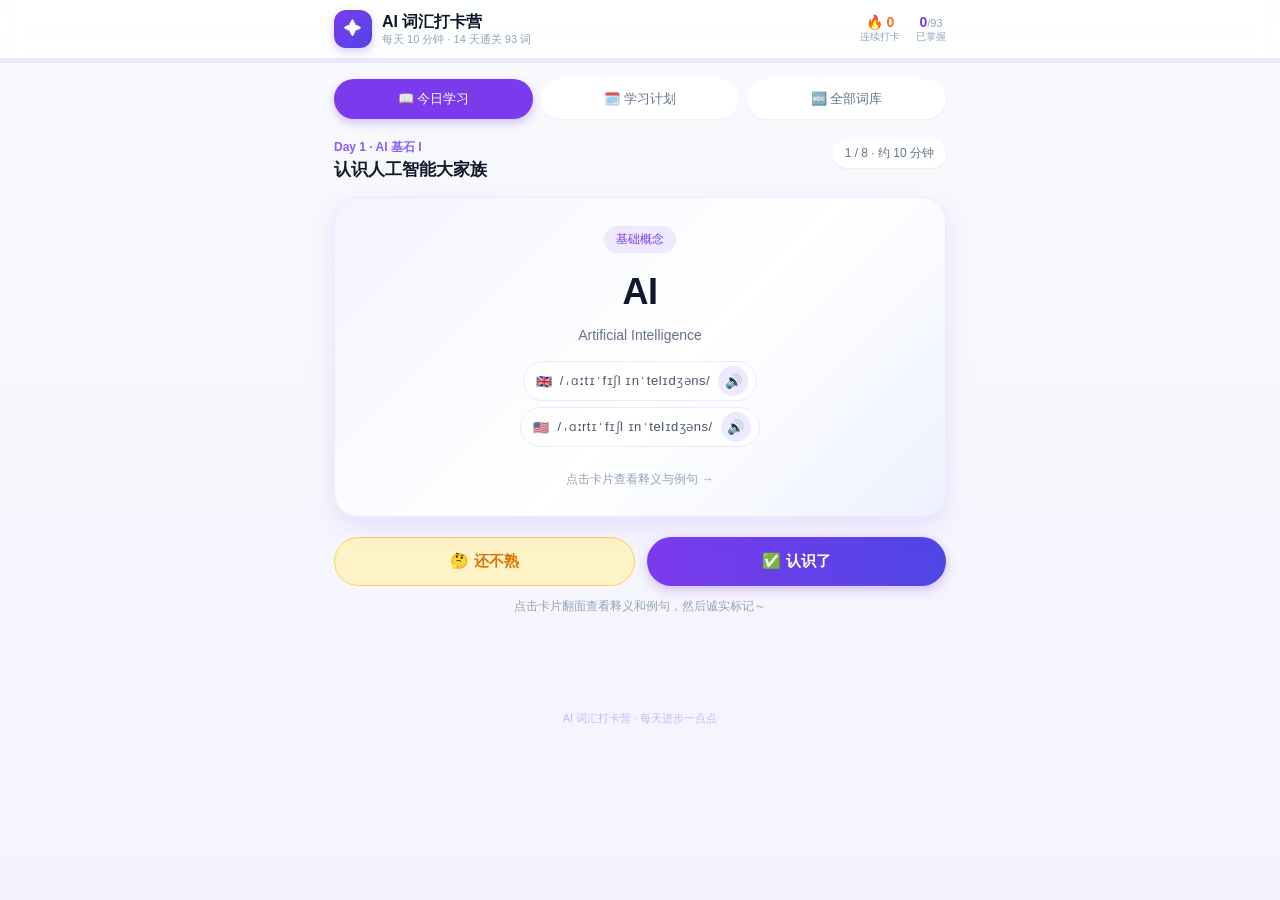
==== commit df2d9df1: "Speak full names: IPA and TTS now cover full forms" ====
--- a/vocab/index.html
+++ b/vocab/index.html
@@ -299,27 +299,27 @@
 
 /* ── 发音数据：英式 / 美式音标，say 为朗读文本（缩写词逐字母） ── */
 var PRON = {
-  'ai': { uk: 'ˌeɪ ˈaɪ', us: 'ˌeɪ ˈaɪ', say: 'A I' },
-  'ml': { uk: 'ˌem ˈel', us: 'ˌem ˈel', say: 'M L' },
+  'ai': { uk: 'ˌɑːtɪˈfɪʃl ɪnˈtelɪdʒəns', us: 'ˌɑːrtɪˈfɪʃl ɪnˈtelɪdʒəns', say: 'A I. Artificial Intelligence' },
+  'ml': { uk: 'məˈʃiːn ˈlɜːnɪŋ', us: 'məˈʃiːn ˈlɜːrnɪŋ', say: 'M L. Machine Learning' },
   'dl': { uk: 'ˌdiːp ˈlɜːnɪŋ', us: 'ˌdiːp ˈlɜːrnɪŋ' },
   'nn': { uk: 'ˈnjʊərəl ˈnetwɜːk', us: 'ˈnʊrəl ˈnetwɜːrk' },
-  'nlp': { uk: 'ˌen el ˈpiː', us: 'ˌen el ˈpiː', say: 'N L P' },
-  'cv': { uk: 'ˌsiː ˈviː', us: 'ˌsiː ˈviː', say: 'C V' },
-  'genai': { uk: 'ˈdʒenərətɪv ˌeɪ ˈaɪ', us: 'ˈdʒenərətɪv ˌeɪ ˈaɪ' },
-  'agi': { uk: 'ˌeɪ dʒiː ˈaɪ', us: 'ˌeɪ dʒiː ˈaɪ', say: 'A G I' },
+  'nlp': { uk: 'ˌnætʃrəl ˈlæŋɡwɪdʒ ˈprəʊsesɪŋ', us: 'ˌnætʃrəl ˈlæŋɡwɪdʒ ˈprɑːsesɪŋ', say: 'N L P. Natural Language Processing' },
+  'cv': { uk: 'kəmˈpjuːtə ˈvɪʒn', us: 'kəmˈpjuːtər ˈvɪʒn', say: 'C V. Computer Vision' },
+  'genai': { uk: 'ˈdʒenərətɪv ˌeɪ ˈaɪ', us: 'ˈdʒenərətɪv ˌeɪ ˈaɪ', say: 'Generative A I. Gen A I' },
+  'agi': { uk: 'ˌɑːtɪˈfɪʃl ˈdʒenrəl ɪnˈtelɪdʒəns', us: 'ˌɑːrtɪˈfɪʃl ˈdʒenrəl ɪnˈtelɪdʒəns', say: 'A G I. Artificial General Intelligence' },
   'foundation-model': { uk: 'faʊnˈdeɪʃn ˈmɒdl', us: 'faʊnˈdeɪʃn ˈmɑːdl' },
-  'llm': { uk: 'ˌel el ˈem', us: 'ˌel el ˈem', say: 'L L M' },
+  'llm': { uk: 'lɑːdʒ ˈlæŋɡwɪdʒ ˈmɒdl', us: 'lɑːrdʒ ˈlæŋɡwɪdʒ ˈmɑːdl', say: 'L L M. Large Language Model' },
   'multimodal': { uk: 'ˌmʌltiˈməʊdl', us: 'ˌmʌltiˈmoʊdl' },
   'reasoning-model': { uk: 'ˈriːzənɪŋ ˈmɒdl', us: 'ˈriːzənɪŋ ˈmɑːdl' },
   'hallucination': { uk: 'həˌluːsɪˈneɪʃn', us: 'həˌluːsəˈneɪʃn' },
   'alignment': { uk: 'əˈlaɪnmənt', us: 'əˈlaɪnmənt' },
   'transformer': { uk: 'trænsˈfɔːmə', us: 'trænsˈfɔːrmər' },
-  'attention': { uk: 'əˈtenʃn', us: 'əˈtenʃn' },
+  'attention': { uk: 'əˈtenʃn', us: 'əˈtenʃn', say: 'attention. self attention' },
   'token': { uk: 'ˈtəʊkən', us: 'ˈtoʊkən' },
   'parameter': { uk: 'pəˈræmɪtə', us: 'pəˈræmɪtər' },
   'embedding': { uk: 'ɪmˈbedɪŋ', us: 'ɪmˈbedɪŋ' },
   'context-window': { uk: 'ˈkɒntekst ˈwɪndəʊ', us: 'ˈkɑːntekst ˈwɪndoʊ' },
-  'moe': { uk: 'ˌem əʊ ˈiː', us: 'ˌem oʊ ˈiː', say: 'M O E' },
+  'moe': { uk: 'ˌmɪkstʃər əv ˈekspɜːts', us: 'ˌmɪkstʃər əv ˈekspɜːrts', say: 'M O E. Mixture of Experts' },
   'diffusion': { uk: 'dɪˈfjuːʒn ˈmɒdl', us: 'dɪˈfjuːʒn ˈmɑːdl' },
   'encoder-decoder': { uk: 'ɪnˈkəʊdə ˌdiːˈkəʊdə', us: 'ɪnˈkoʊdər ˌdiːˈkoʊdər', say: 'encoder decoder' },
   'checkpoint': { uk: 'ˈtʃekpɔɪnt', us: 'ˈtʃekpɔɪnt' },
@@ -327,11 +327,11 @@
   'corpus': { uk: 'ˈkɔːpəs', us: 'ˈkɔːrpəs' },
   'pretraining': { uk: 'ˌpriːˈtreɪnɪŋ', us: 'ˌpriːˈtreɪnɪŋ' },
   'finetuning': { uk: 'ˌfaɪn ˈtjuːnɪŋ', us: 'ˌfaɪn ˈtuːnɪŋ' },
-  'sft': { uk: 'ˌes ef ˈtiː', us: 'ˌes ef ˈtiː', say: 'S F T' },
-  'rlhf': { uk: 'ˌɑː el eɪtʃ ˈef', us: 'ˌɑːr el eɪtʃ ˈef', say: 'R L H F' },
-  'rlvr': { uk: 'ˌɑː el viː ˈɑː', us: 'ˌɑːr el viː ˈɑːr', say: 'R L V R' },
-  'lora': { uk: 'ˈlɔːrə', us: 'ˈlɔːrə', say: 'Lora' },
-  'peft': { uk: 'ˌpiː iː ef ˈtiː', us: 'ˌpiː iː ef ˈtiː', say: 'P E F T' },
+  'sft': { uk: 'ˌsuːpəvaɪzd ˌfaɪn ˈtjuːnɪŋ', us: 'ˌsuːpərvaɪzd ˌfaɪn ˈtuːnɪŋ', say: 'S F T. Supervised Fine Tuning' },
+  'rlhf': { uk: 'ˌriːɪnˈfɔːsmənt ˈlɜːnɪŋ frəm ˈhjuːmən ˈfiːdbæk', us: 'ˌriːɪnˈfɔːrsmənt ˈlɜːrnɪŋ frəm ˈhjuːmən ˈfiːdbæk', say: 'R L H F. Reinforcement Learning from Human Feedback' },
+  'rlvr': { uk: 'ˌriːɪnˈfɔːsmənt ˈlɜːnɪŋ wɪð ˌverɪˈfaɪəbl rɪˈwɔːdz', us: 'ˌriːɪnˈfɔːrsmənt ˈlɜːrnɪŋ wɪð ˌverəˈfaɪəbl rɪˈwɔːrdz', say: 'R L V R. Reinforcement Learning with Verifiable Rewards' },
+  'lora': { uk: 'ˌləʊ ræŋk əˌdæpˈteɪʃn', us: 'ˌloʊ ræŋk əˌdæpˈteɪʃn', say: 'Lora. Low Rank Adaptation' },
+  'peft': { uk: 'ˌpærəˈmiːtər ɪˈfɪʃnt ˌfaɪn ˈtjuːnɪŋ', us: 'ˌpærəˈmiːtər ɪˈfɪʃnt ˌfaɪn ˈtuːnɪŋ', say: 'P E F T. Parameter Efficient Fine Tuning' },
   'distillation': { uk: 'ˌdɪstɪˈleɪʃn', us: 'ˌdɪstɪˈleɪʃn' },
   'quantization': { uk: 'ˌkwɒntaɪˈzeɪʃn', us: 'ˌkwɑːntɪˈzeɪʃn' },
   'inference': { uk: 'ˈɪnfərəns', us: 'ˈɪnfərəns' },
@@ -339,13 +339,13 @@
   'prompt-engineering': { uk: 'prɒmpt ˌendʒɪˈnɪərɪŋ', us: 'prɑːmpt ˌendʒɪˈnɪrɪŋ' },
   'system-prompt': { uk: 'ˈsɪstəm prɒmpt', us: 'ˈsɪstəm prɑːmpt' },
   'temperature': { uk: 'ˈtemprətʃə', us: 'ˈtemprətʃər' },
-  'top-p': { uk: 'tɒp ˈpiː', us: 'tɑːp ˈpiː', say: 'Top P' },
+  'top-p': { uk: 'ˈnjuːkliəs ˈsɑːmplɪŋ', us: 'ˈnuːkliər ˈsæmplɪŋ', say: 'Top P. Nucleus Sampling' },
   'latency': { uk: 'ˈleɪtnsi', us: 'ˈleɪtnsi' },
   'throughput': { uk: 'ˈθruːpʊt', us: 'ˈθruːpʊt' },
   'kv-cache': { uk: 'ˌkeɪ viː ˈkæʃ', us: 'ˌkeɪ viː ˈkæʃ', say: 'K V cache' },
-  'api': { uk: 'ˌeɪ piː ˈaɪ', us: 'ˌeɪ piː ˈaɪ', say: 'A P I' },
-  'on-premise': { uk: 'ˌɒn ˈpremɪs', us: 'ˌɑːn ˈpremɪs' },
-  'edge-ai': { uk: 'ˌedʒ eɪ ˈaɪ', us: 'ˌedʒ eɪ ˈaɪ', say: 'Edge A I' },
+  'api': { uk: 'ˌæplɪˈkeɪʃn ˌprəʊɡræmɪŋ ˈɪntəfeɪs', us: 'ˌæpləˈkeɪʃn ˌproʊɡræmɪŋ ˈɪntərfeɪs', say: 'A P I. Application Programming Interface' },
+  'on-premise': { uk: 'ˌɒn ˈpremɪs', us: 'ˌɑːn ˈpremɪs', say: 'on premise. self hosted' },
+  'edge-ai': { uk: 'ˌedʒ eɪ ˈaɪ', us: 'ˌedʒ eɪ ˈaɪ', say: 'Edge A I. On device A I' },
   'gpu': { uk: 'ˌdʒiː piː ˈjuː, ˌtiː piː ˈjuː, ˌen piː ˈjuː', us: 'ˌdʒiː piː ˈjuː, ˌtiː piː ˈjuː, ˌen piː ˈjuː', say: 'G P U, T P U, N P U' },
   'cuda': { uk: 'ˈkuːdə', us: 'ˈkuːdə', say: 'Cuda' },
   'ai-agent': { uk: 'ˌeɪ aɪ ˈeɪdʒənt', us: 'ˌeɪ aɪ ˈeɪdʒənt', say: 'A I agent' },
@@ -353,23 +353,23 @@
   'multi-agent': { uk: 'ˌmʌlti ˈeɪdʒənt ˈsɪstəm', us: 'ˌmʌlti ˈeɪdʒənt ˈsɪstəm' },
   'orchestration': { uk: 'ˌɔːkɪˈstreɪʃn', us: 'ˌɔːrkəˈstreɪʃn' },
   'workflow-automation': { uk: 'ˈwɜːkfləʊ ˌɔːtəˈmeɪʃn', us: 'ˈwɜːrkfloʊ ˌɔːtəˈmeɪʃn' },
-  'rag': { uk: 'ræɡ', us: 'ræɡ' },
+  'rag': { uk: 'rɪˈtriːvl ˌɔːɡˈmentɪd ˌdʒenəˈreɪʃn', us: 'rɪˈtriːvl ˌɔːɡˈmentɪd ˌdʒenəˈreɪʃn', say: 'RAG. Retrieval Augmented Generation' },
   'vector-db': { uk: 'ˈvektə ˈdeɪtəbeɪs', us: 'ˈvektər ˈdeɪtəbeɪs' },
-  'function-calling': { uk: 'ˈfʌŋkʃn ˈkɔːlɪŋ', us: 'ˈfʌŋkʃn ˈkɔːlɪŋ' },
-  'mcp': { uk: 'ˌem siː ˈpiː', us: 'ˌem siː ˈpiː', say: 'M C P' },
-  'a2a': { uk: 'ˌeɪ tuː ˈeɪ', us: 'ˌeɪ tuː ˈeɪ', say: 'A two A' },
-  'cot': { uk: 'ˌsiː əʊ ˈtiː', us: 'ˌsiː oʊ ˈtiː', say: 'C O T' },
-  'react': { uk: 'riˈækt', us: 'riˈækt', say: 'react' },
+  'function-calling': { uk: 'ˈfʌŋkʃn ˈkɔːlɪŋ', us: 'ˈfʌŋkʃn ˈkɔːlɪŋ', say: 'function calling. tool calling' },
+  'mcp': { uk: 'ˈmɒdl ˈkɒntekst ˈprəʊtəkɒl', us: 'ˈmɑːdl ˈkɑːntekst ˈproʊtəkɔːl', say: 'M C P. Model Context Protocol' },
+  'a2a': { uk: 'ˈeɪdʒənt tuː ˈeɪdʒənt ˈprəʊtəkɒl', us: 'ˈeɪdʒənt tuː ˈeɪdʒənt ˈproʊtəkɔːl', say: 'A two A. Agent to Agent Protocol' },
+  'cot': { uk: 'tʃeɪn əv ˈθɔːt', us: 'tʃeɪn əv ˈθɑːt', say: 'C O T. Chain of Thought' },
+  'react': { uk: 'riˈækt', us: 'riˈækt', say: 'react. reason and act' },
   'plan-execute': { uk: 'plæn ənd ˈeksɪkjuːt', us: 'plæn ənd ˈeksɪkjuːt' },
   'memory': { uk: 'ˈmeməri', us: 'ˈmeməri' },
-  'hitl': { uk: 'ˌhjuːmən ɪn ðə ˈluːp', us: 'ˌhjuːmən ɪn ðə ˈluːp' },
+  'hitl': { uk: 'ˌhjuːmən ɪn ðə ˈluːp', us: 'ˌhjuːmən ɪn ðə ˈluːp', say: 'human in the loop. H I T L' },
   'guardrails': { uk: 'ˈɡɑːdreɪlz', us: 'ˈɡɑːrdreɪlz' },
-  'evals': { uk: 'ɪˈvælz', us: 'ɪˈvælz' },
+  'evals': { uk: 'ɪˈvælz', us: 'ɪˈvælz', say: 'evals. evaluations' },
   'deep-research': { uk: 'ˌdiːp rɪˈsɜːtʃ', us: 'ˌdiːp rɪˈsɜːrtʃ' },
   'computer-use': { uk: 'kəmˈpjuːtə juːs', us: 'kəmˈpjuːtər juːs' },
   'copilot': { uk: 'ˈkəʊpaɪlət', us: 'ˈkoʊpaɪlət' },
-  'text-to-image': { uk: 'ˌtekst tuː ˈɪmɪdʒ', us: 'ˌtekst tuː ˈɪmɪdʒ' },
-  'tts': { uk: 'ˌtiː tiː ˈes', us: 'ˌtiː tiː ˈes', say: 'T T S' },
+  'text-to-image': { uk: 'ˌtekst tuː ˈɪmɪdʒ', us: 'ˌtekst tuː ˈɪmɪdʒ', say: 'text to image. text to video' },
+  'tts': { uk: 'tekst tuː ˈspiːtʃ', us: 'tekst tuː ˈspiːtʃ', say: 'T T S. Text to Speech' },
   'chatgpt': { uk: 'ˌtʃæt dʒiː piː ˈtiː', us: 'ˌtʃæt dʒiː piː ˈtiː', say: 'Chat G P T' },
   'claude': { uk: 'klɔːd', us: 'klɔːd' },
   'gemini': { uk: 'ˈdʒemɪnaɪ', us: 'ˈdʒemɪnaɪ' },
@@ -386,10 +386,10 @@
   'ai-wrapper': { uk: 'ˌeɪ aɪ ˈræpə', us: 'ˌeɪ aɪ ˈræpər', say: 'A I wrapper' },
   'vendor-lockin': { uk: 'ˈvendə lɒk ɪn', us: 'ˈvendər lɑːk ɪn' },
   'ai-stack': { uk: 'ˌeɪ aɪ ˈstæk', us: 'ˌeɪ aɪ ˈstæk', say: 'A I stack' },
-  'token-billing': { uk: 'ˈtəʊkən ˈbɪlɪŋ', us: 'ˈtoʊkən ˈbɪlɪŋ' },
+  'token-billing': { uk: 'ˈtəʊkən ˈbɪlɪŋ', us: 'ˈtoʊkən ˈbɪlɪŋ', say: 'token billing. pay as you go' },
   'freemium': { uk: 'ˈfriːmiəm', us: 'ˈfriːmiəm' },
   'coding-plan': { uk: 'ˈkəʊdɪŋ plæn', us: 'ˈkoʊdɪŋ plæn' },
-  'agent-store': { uk: 'ˈeɪdʒənt stɔː', us: 'ˈeɪdʒənt stɔːr' },
+  'agent-store': { uk: 'ˈeɪdʒənt stɔː', us: 'ˈeɪdʒənt stɔːr', say: 'agent store. M C P marketplace' },
   'digital-employee': { uk: 'ˈdɪdʒɪtl ɪmˈplɔɪiː', us: 'ˈdɪdʒɪtl ɪmˈplɔɪiː' },
   'ai-native': { uk: 'ˌeɪ aɪ ˈneɪtɪv', us: 'ˌeɪ aɪ ˈneɪtɪv', say: 'A I native' }
 };
